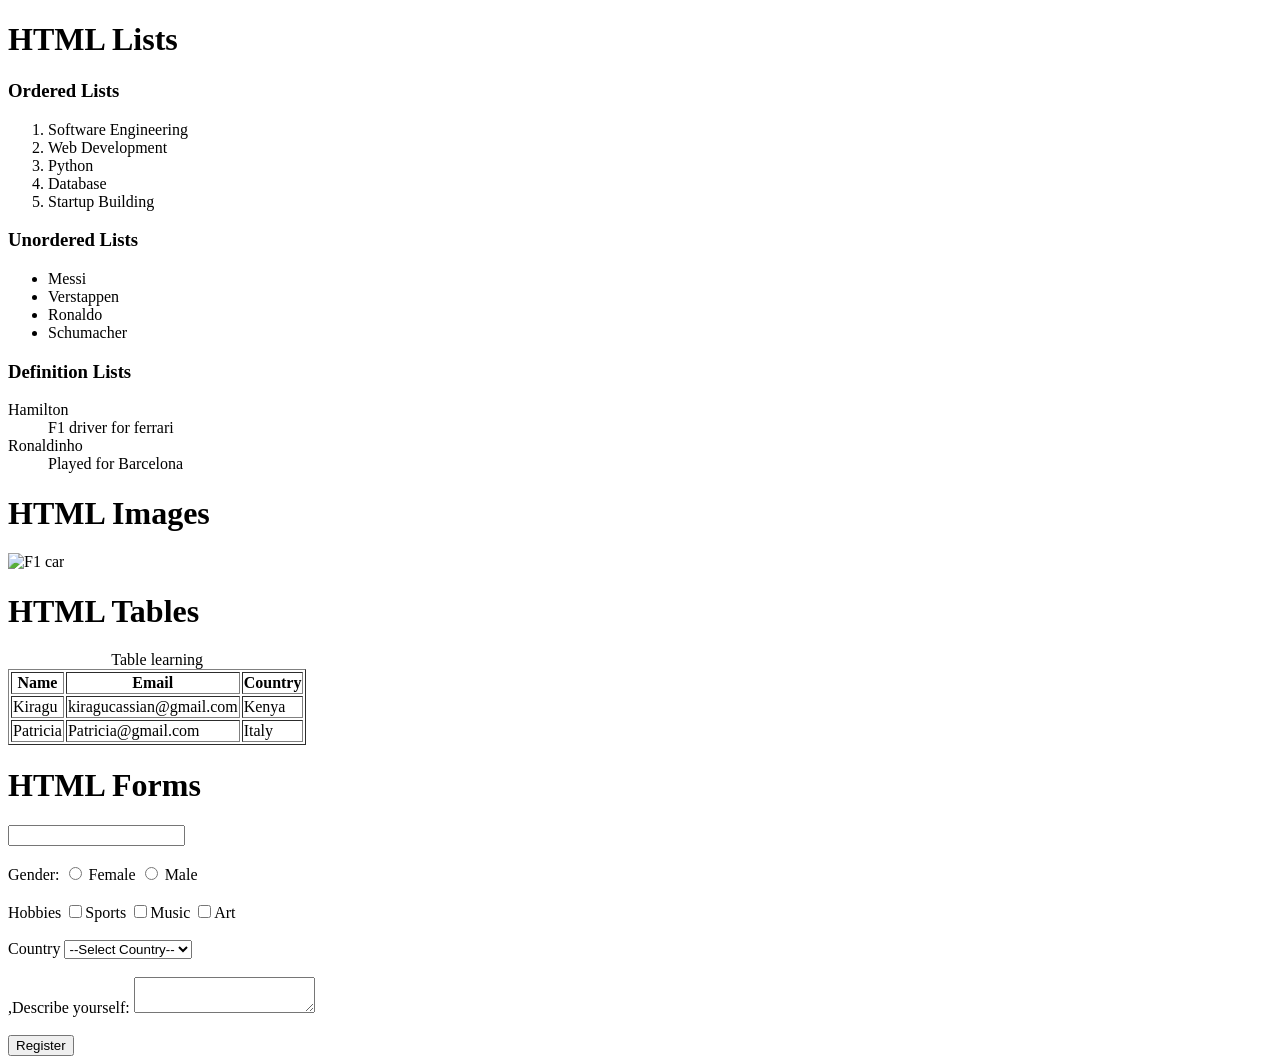
==== Web Development/index.html @ ccd39929 "Python Lesson Assignment" ====
<!DOCTYPE html>
<html>
    <head>
        <title>HTML Lists,Images,Tables,Forms</title>
    </head>
    <body>
        <h1>HTML Lists</h1>
        <h3>Ordered Lists</h3>
        <ol>
            <li>Software Engineering</li>
            <li>Web Development</li>
            <li>Python</li>
            <li>Database</li>
            <li>Startup Building</li>
        </ol>
        <h3>Unordered Lists</h3>
        <ul>
            <li>Messi</li>
            <li>Verstappen</li>
            <li>Ronaldo</li>
            <li>Schumacher</li>
        </ul>
        <h3>Definition Lists</h3>
        <dl>
            <dt>Hamilton</dt>
            <dd>F1 driver for ferrari</dd>
            <dt>Ronaldinho</dt>
            <dd>Played for Barcelona</dd>
        </dl>
        <h1>HTML Images</h1>
        <img src="https://images.pexels.com/photos/29320677/pexels-photo-29320677.jpeg?cs=srgb&dl=pexels-jonathanborba-29320677.jpg&fm=jpg&_gl=1*6tm6c1*_ga*MTY0MDY4NTc1MC4xNzQyMTk4NDc2*_ga_8JE65Q40S6*MTc0MjE5ODQ3Ni4xLjEuMTc0MjE5ODQ4Ny4wLjAuMA.." alt="F1 car" width="150" height="250">
        <h1>HTML Tables</h1>
        <table border="1">
            <caption>Table learning</caption>
            <thead>
            <tr>
                <th>Name</th>
                <th>Email</th>
                <th>Country</th>
            </tr>
            </thead>
            <tbody>
                <tr>
                    <td>Kiragu</td>
                    <td>kiragucassian@gmail.com</td>
                    <td>Kenya</td>
                </tr>
            </tbody> 
            <tbody>
                <tr>
                    <td>Patricia</td>
                    <td>Patricia@gmail.com</td>
                    <td>Italy</td>
                </tr>
            </tbody> 
            
        </table>
        <h1>HTML Forms</h1>
            <form action="" method="">
                <label for="name"></label>
                <input type="text" id="student_name" name="student_name" required>
                <br><br>
                <label for="Gender">Gender:</label>
                <input type="radio" id="Gender" name="Gender" value="female"> Female
                <input type="radio" id="Gender" name="Gender" value="Male"> Male
                <br><br>
                <label for="hobbies">Hobbies</label>
                <input type="checkbox" name="hobbies" value="Sports">Sports
                <input type="checkbox" name="hobbies" value="Music">Music
                <input type="checkbox" name="hobbies" value="Art">Art
                <br><br>
                <label for="country">Country</label>
                <select name="country" id="country">
                    <option>--Select Country--</option>
                    <option value="Nigeria">Nigeria</option>
                    <option value="Kenya">Kenya</option>
                    <option value="South Africa">South Africa</option>
                </select>
                <br><br>
                ,<label for="description">Describe yourself:</label>
                <textarea id="description" name="description"></textarea>
                <br><br>
                <button>Register</button>
            </form>
    </body>
</html>
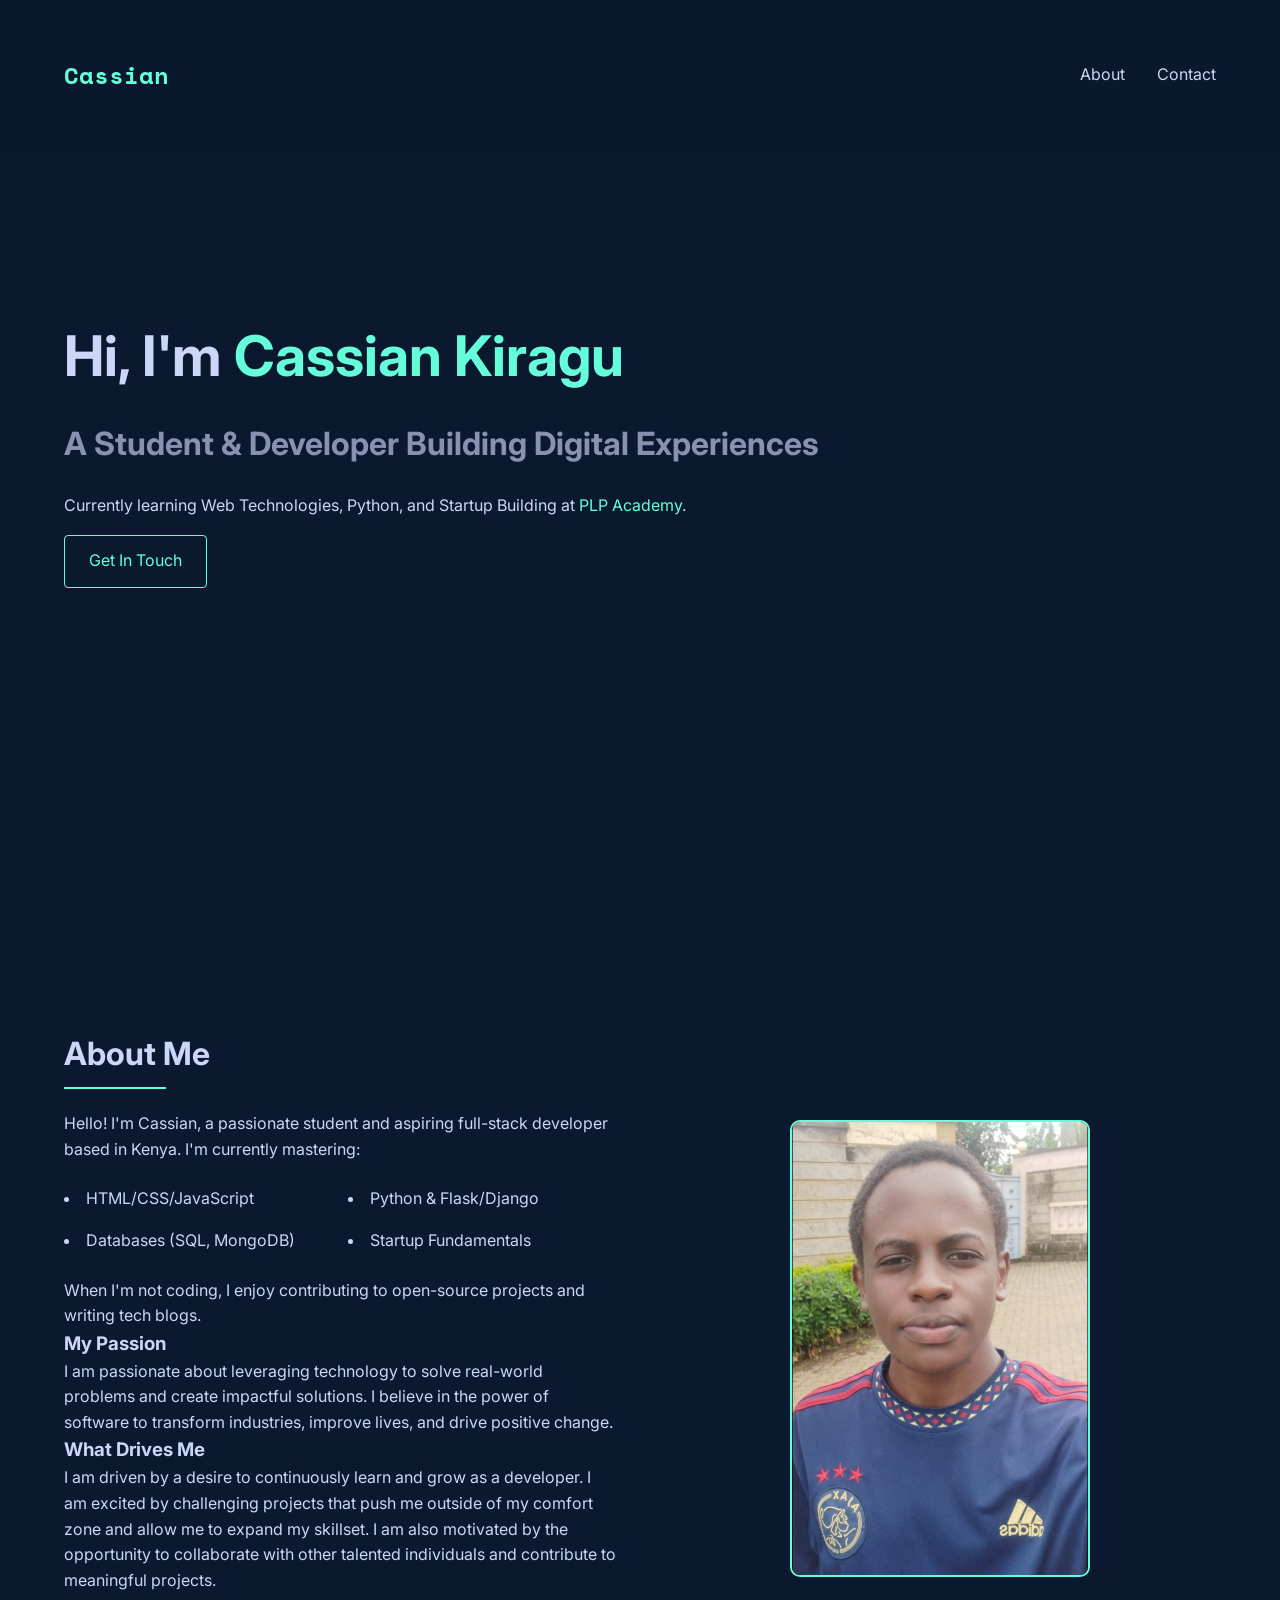
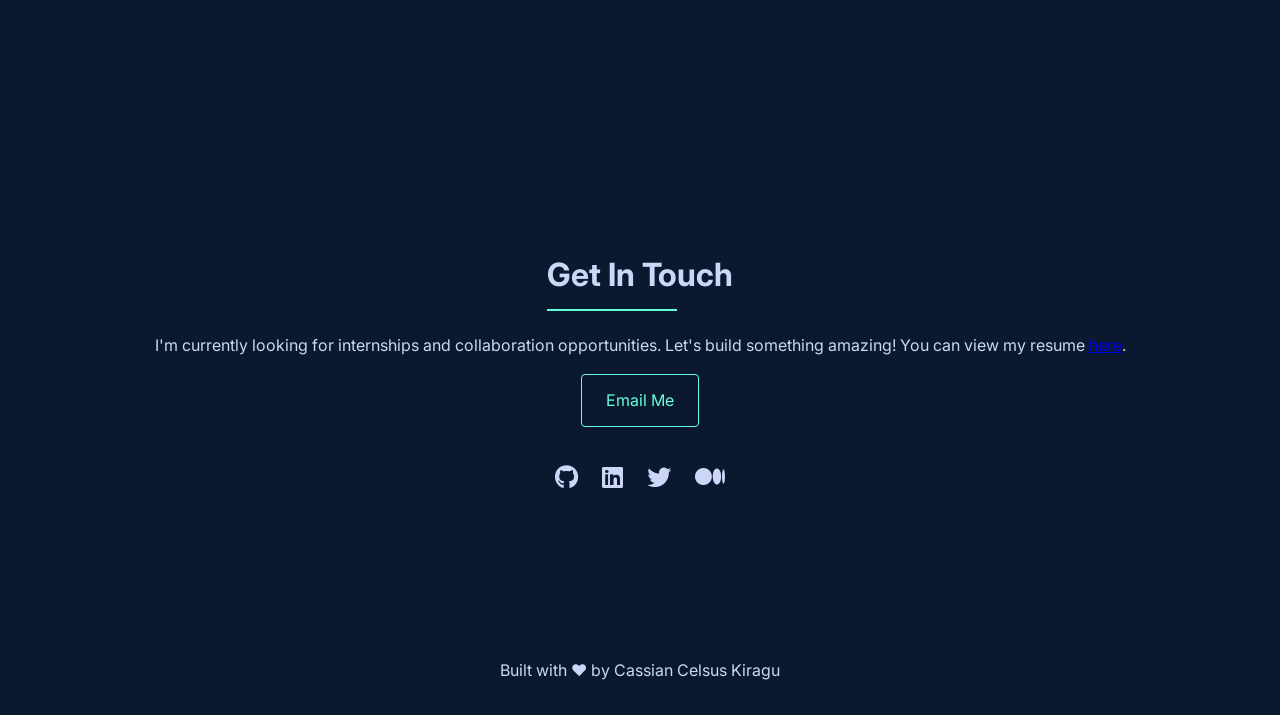
==== commit dc1087b9: "Update" ====
--- a/Web Development/index.html
+++ b/Web Development/index.html
@@ -1,86 +1,84 @@
 <!DOCTYPE html>
-<html>
-    <head>
-        <title>HTML Lists,Images,Tables,Forms</title>
-    </head>
-    <body>
-        <h1>HTML Lists</h1>
-        <h3>Ordered Lists</h3>
-        <ol>
-            <li>Software Engineering</li>
-            <li>Web Development</li>
-            <li>Python</li>
-            <li>Database</li>
-            <li>Startup Building</li>
-        </ol>
-        <h3>Unordered Lists</h3>
-        <ul>
-            <li>Messi</li>
-            <li>Verstappen</li>
-            <li>Ronaldo</li>
-            <li>Schumacher</li>
-        </ul>
-        <h3>Definition Lists</h3>
-        <dl>
-            <dt>Hamilton</dt>
-            <dd>F1 driver for ferrari</dd>
-            <dt>Ronaldinho</dt>
-            <dd>Played for Barcelona</dd>
-        </dl>
-        <h1>HTML Images</h1>
-        <img src="https://images.pexels.com/photos/29320677/pexels-photo-29320677.jpeg?cs=srgb&dl=pexels-jonathanborba-29320677.jpg&fm=jpg&_gl=1*6tm6c1*_ga*MTY0MDY4NTc1MC4xNzQyMTk4NDc2*_ga_8JE65Q40S6*MTc0MjE5ODQ3Ni4xLjEuMTc0MjE5ODQ4Ny4wLjAuMA.." alt="F1 car" width="150" height="250">
-        <h1>HTML Tables</h1>
-        <table border="1">
-            <caption>Table learning</caption>
-            <thead>
-            <tr>
-                <th>Name</th>
-                <th>Email</th>
-                <th>Country</th>
-            </tr>
-            </thead>
-            <tbody>
-                <tr>
-                    <td>Kiragu</td>
-                    <td>kiragucassian@gmail.com</td>
-                    <td>Kenya</td>
-                </tr>
-            </tbody> 
-            <tbody>
-                <tr>
-                    <td>Patricia</td>
-                    <td>Patricia@gmail.com</td>
-                    <td>Italy</td>
-                </tr>
-            </tbody> 
-            
-        </table>
-        <h1>HTML Forms</h1>
-            <form action="" method="">
-                <label for="name"></label>
-                <input type="text" id="student_name" name="student_name" required>
-                <br><br>
-                <label for="Gender">Gender:</label>
-                <input type="radio" id="Gender" name="Gender" value="female"> Female
-                <input type="radio" id="Gender" name="Gender" value="Male"> Male
-                <br><br>
-                <label for="hobbies">Hobbies</label>
-                <input type="checkbox" name="hobbies" value="Sports">Sports
-                <input type="checkbox" name="hobbies" value="Music">Music
-                <input type="checkbox" name="hobbies" value="Art">Art
-                <br><br>
-                <label for="country">Country</label>
-                <select name="country" id="country">
-                    <option>--Select Country--</option>
-                    <option value="Nigeria">Nigeria</option>
-                    <option value="Kenya">Kenya</option>
-                    <option value="South Africa">South Africa</option>
-                </select>
-                <br><br>
-                ,<label for="description">Describe yourself:</label>
-                <textarea id="description" name="description"></textarea>
-                <br><br>
-                <button>Register</button>
-            </form>
-    </body>
-</html>+<html lang="en">
+<head>
+    <meta charset="UTF-8">
+    <meta name="viewport" content="width=device-width, initial-scale=1.0">
+    <title>Cassian Celsus Kiragu | Web Developer</title>
+    <link rel="stylesheet" href="https://cdnjs.cloudflare.com/ajax/libs/font-awesome/6.4.0/css/all.min.css">
+    <link href="https://fonts.googleapis.com/css2?family=Space+Mono:wght@400;700&family=Inter:wght@300;500;700&display=swap" rel="stylesheet">
+    <link rel="stylesheet" href="styles.css">
+</head>
+<body>
+    <nav id="navbar">
+        <div class="container">
+            <a href="#home" class="logo">Cassian</a>
+            <ul class="nav-links">
+                <li><a href="#about">About</a></li>
+                <li><a href="#contact">Contact</a></li>
+            </ul>
+        </div>
+    </nav>
+
+    <section id="home" class="hero">
+        <div class="container">
+            <h1>Hi, I'm <span class="highlight">Cassian Kiragu</span></h1>
+            <h2>A Student & Developer Building Digital Experiences</h2>
+            <p>Currently learning Web Technologies, Python, and Startup Building at <span class="highlight">PLP Academy</span>.</p>
+            <a href="#contact" class="btn">Get In Touch</a>
+        </div>
+    </section>
+
+    <section id="about" class="about">
+        <div class="container">
+            <h2>About Me</h2>
+            <div class="about-content">
+                <div class="about-text">
+                    <p>Hello! I'm Cassian, a passionate student and aspiring full-stack developer based in Kenya. I'm currently mastering:</p>
+                    <ul class="skills">
+                        <li>HTML/CSS/JavaScript</li>
+                        <li>Python & Flask/Django</li>
+                        <li>Databases (SQL, MongoDB)</li>
+                        <li>Startup Fundamentals</li>
+                    </ul>
+                    <p>When I'm not coding, I enjoy contributing to open-source projects and writing tech blogs.</p>
+                    
+                    <h3>My Passion</h3>
+                    <p>
+                        I am passionate about leveraging technology to solve real-world problems and create impactful solutions.
+                        I believe in the power of software to transform industries, improve lives, and drive positive change.
+                    </p>
+        
+                    <h3>What Drives Me</h3>
+                    <p>
+                         I am driven by a desire to continuously learn and grow as a developer. I am excited by challenging projects that
+                         push me outside of my comfort zone and allow me to expand my skillset. I am also motivated by the opportunity to
+                         collaborate with other talented individuals and contribute to meaningful projects.
+                    </p>
+                </div>
+                <div class="about-image">
+                    <img src="kiragu.JPG" alt="Cassian Kiragu">
+                </div>
+            </div>
+        </div>
+    </section>
+
+    <section id="contact" class="contact">
+        <div class="container">
+            <h2>Get In Touch</h2>
+            <p>I'm currently looking for internships and collaboration opportunities. Let's build something amazing!  You can view my resume <a href="https://docs.google.com/document/d/1yob4PTt1Cpsqifiw5PnuSFHoMYLOh6i129GcGAaDdbM/edit?usp=sharing" target="_blank">here</a>.</p>
+            <a href="mailto:kiragucassian@gmail.com" class="btn">Email Me</a>
+            <div class="social-links">
+                <a href="https://github.com/CelsusK" target="_blank"><i class="fab fa-github"></i></a>
+                <a href="#" target="_blank"><i class="fab fa-linkedin"></i></a>
+                <a href="#" target="_blank"><i class="fab fa-twitter"></i></a>
+                <a href="#" target="_blank"><i class="fab fa-medium"></i></a>
+            </div>
+        </div>
+    </section>
+
+    <footer>
+        <p>Built with ❤️ by Cassian Celsus Kiragu</p>
+    </footer>
+</body>
+</html>
+
--- a/Web Development/styles.css
+++ b/Web Development/styles.css
@@ -0,0 +1,245 @@
+
+        /* Global Styles */
+        :root {
+            --primary: #64ffda;
+            --secondary: #0a192f;
+            --light: #ccd6f6;
+            --dark: #1e1e1e;
+            --gray: #8892b0;
+        }
+
+        * {
+            margin: 0;
+            padding: 0;
+            box-sizing: border-box;
+            font-family: 'Inter', sans-serif;
+        }
+
+        body {
+            background-color: var(--secondary);
+            color: var(--light);
+            line-height: 1.6;
+        }
+
+        .highlight {
+            color: var(--primary);
+        }
+
+        .container {
+            width: 90%;
+            max-width: 1200px;
+            margin: 0 auto;
+            padding: 2rem 0;
+        }
+
+        .btn {
+            display: inline-block;
+            background: transparent;
+            color: var(--primary);
+            padding: 0.8rem 1.5rem;
+            border: 1px solid var(--primary);
+            border-radius: 4px;
+            text-decoration: none;
+            margin-top: 1rem;
+            transition: all 0.3s ease;
+        }
+
+        .btn:hover {
+            background: rgba(100, 255, 218, 0.1);
+        }
+
+        /* Navbar */
+        #navbar {
+            position: fixed;
+            width: 100%;
+            background: rgba(10, 25, 47, 0.9);
+            padding: 1.5rem 0;
+            z-index: 1000;
+        }
+
+        #navbar .container {
+            display: flex;
+            justify-content: space-between;
+            align-items: center;
+        }
+
+        .logo {
+            font-family: 'Space Mono', monospace;
+            font-weight: 700;
+            font-size: 1.5rem;
+            color: var(--primary);
+            text-decoration: none;
+        }
+
+        .nav-links {
+            display: flex;
+            list-style: none;
+            gap: 2rem;
+        }
+
+        .nav-links a {
+            color: var(--light);
+            text-decoration: none;
+            transition: color 0.3s ease;
+        }
+
+        .nav-links a:hover {
+            color: var(--primary);
+        }
+
+        /* Hero Section */
+        .hero {
+            height: 100vh;
+            display: flex;
+            align-items: center;
+            text-align: left;
+        }
+
+        .hero h1 {
+            font-size: 3.5rem;
+            margin-bottom: 1rem;
+        }
+
+        .hero h2 {
+            font-size: 2rem;
+            color: var(--gray);
+            margin-bottom: 1.5rem;
+        }
+
+        /* About Section */
+        .about {
+            padding: 6rem 0;
+        }
+
+        .about h2, .projects h2, .contact h2 {
+            font-size: 2rem;
+            margin-bottom: 2rem;
+            position: relative;
+            display: inline-block;
+        }
+
+        .about h2::after, .projects h2::after, .contact h2::after {
+            content: '';
+            position: absolute;
+            bottom: -10px;
+            left: 0;
+            width: 70%;
+            height: 2px;
+            background: var(--primary);
+        }
+
+        .about-content {
+            display: flex;
+            gap: 3rem;
+            align-items: center;
+        }
+
+        .about-text {
+            flex: 1;
+        }
+
+        .skills {
+            display: grid;
+            grid-template-columns: repeat(2, 1fr);
+            gap: 1rem;
+            margin: 1.5rem 0;
+            list-style-position: inside;
+        }
+
+        .about-image {
+            flex: 1;
+            text-align: center;
+        }
+
+        .about-image img {
+            width: 300px;
+            border-radius: 10px;
+            border: 2px solid var(--primary);
+        }
+
+        /* Projects Section */
+        .projects {
+            padding: 6rem 0;
+        }
+
+        .project-grid {
+            display: grid;
+            grid-template-columns: repeat(auto-fill, minmax(300px, 1fr));
+            gap: 2rem;
+        }
+
+        .project-card {
+            background: rgba(30, 30, 30, 0.5);
+            border-radius: 10px;
+            padding: 1.5rem;
+            transition: transform 0.3s ease;
+        }
+
+        .project-card:hover {
+            transform: translateY(-10px);
+        }
+
+        .project-card img {
+            width: 100%;
+            border-radius: 5px;
+            margin-bottom: 1rem;
+        }
+
+        .project-links {
+            display: flex;
+            gap: 1rem;
+            margin-top: 1rem;
+        }
+
+        .project-links a {
+            color: var(--primary);
+            text-decoration: none;
+            font-size: 0.9rem;
+        }
+
+        /* Contact Section */
+        .contact {
+            padding: 6rem 0;
+            text-align: center;
+        }
+
+        .social-links {
+            display: flex;
+            justify-content: center;
+            gap: 1.5rem;
+            margin-top: 2rem;
+        }
+
+        .social-links a {
+            color: var(--light);
+            font-size: 1.5rem;
+            transition: color 0.3s ease;
+        }
+
+        .social-links a:hover {
+            color: var(--primary);
+        }
+
+        /* Footer */
+        footer {
+            text-align: center;
+            padding: 2rem 0;
+            background: rgba(10, 25, 47, 0.9);
+        }
+
+        /* Responsive Design */
+        @media (max-width: 768px) {
+            .about-content {
+                flex-direction: column;
+            }
+
+            .hero h1 {
+                font-size: 2.5rem;
+            }
+
+            .hero h2 {
+                font-size: 1.5rem;
+            }
+        }
+    
+ 
